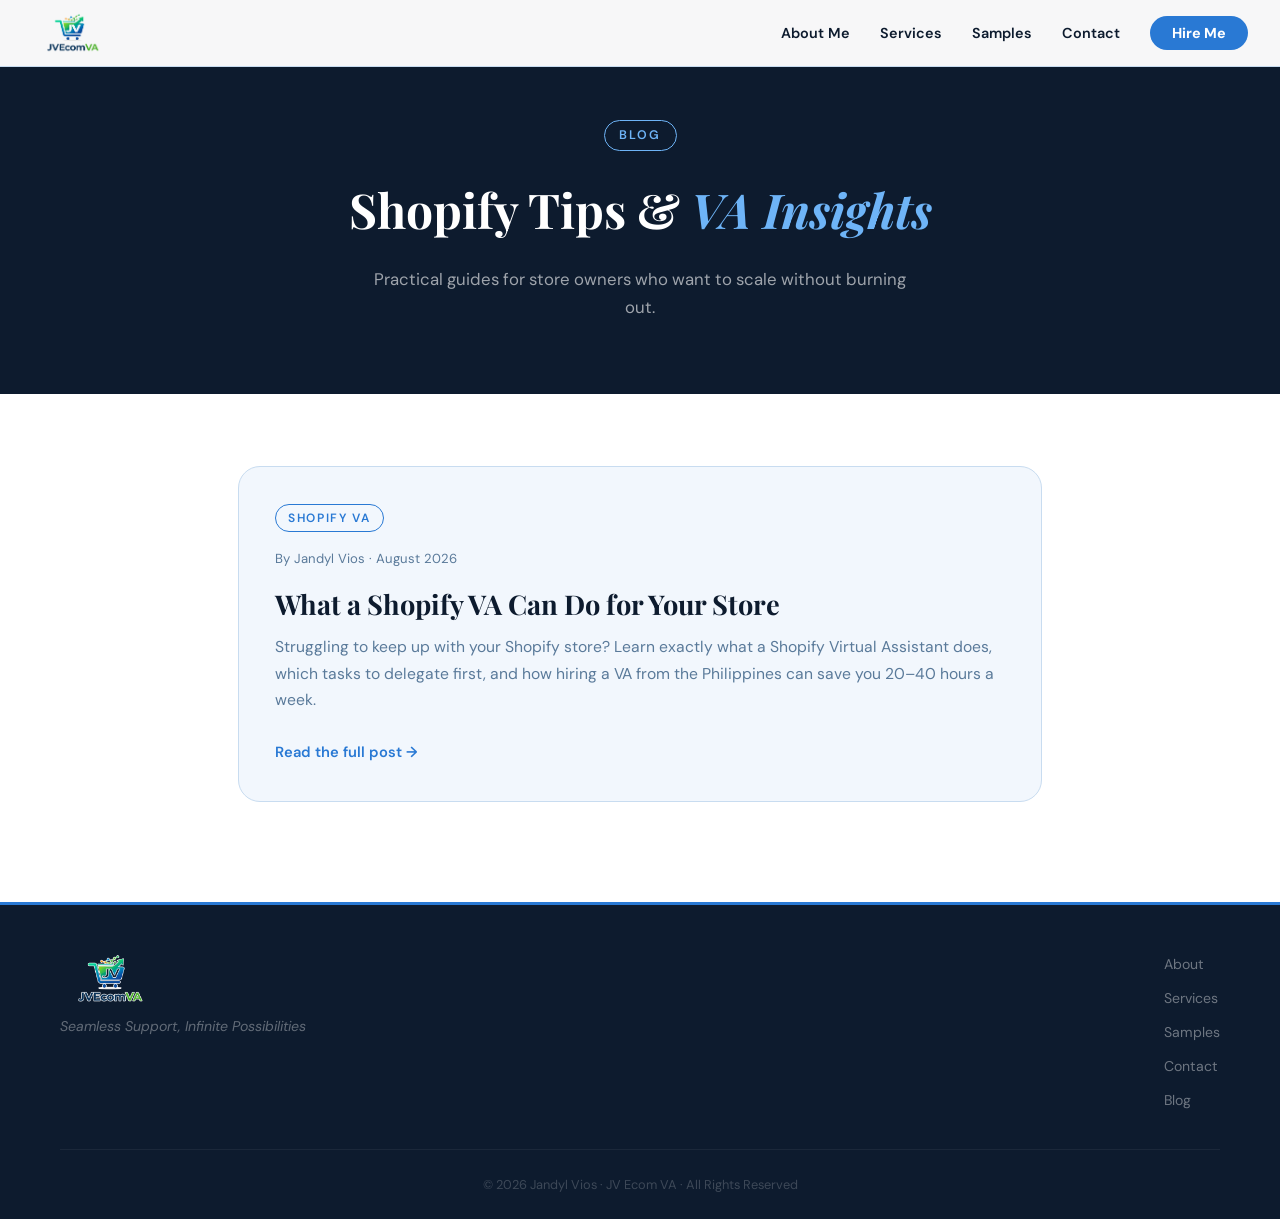
==== blog/index.html @ 1992b622 "Add files via upload" ====
<!doctype html>
<html lang="en">
  <head>
    <meta charset="UTF-8" />
    <meta name="viewport" content="width=device-width, initial-scale=1.0" />
    <title>Blog | JV Ecom VA – Shopify Tips & VA Insights</title>
    <meta
      name="description"
      content="Shopify tips, VA insights, and e-commerce guides by Jandyl Vios — Shopify Virtual Assistant from the Philippines. Helping store owners scale faster."
    />
    <meta name="author" content="Jandyl Vios" />
    <meta name="robots" content="index, follow" />
    <link rel="canonical" href="https://jvecomva.com/blog/" />
    <link rel="icon" href="../assets/jvecomva-favicon.png" type="image/png" />
    <link rel="stylesheet" href="../style.css" />
    <link rel="preconnect" href="https://fonts.googleapis.com" />
    <link rel="preconnect" href="https://fonts.gstatic.com" crossorigin />
    <link
      href="https://fonts.googleapis.com/css2?family=Playfair+Display:ital,wght@0,400;0,700;1,400&family=DM+Sans:wght@300;400;500;600&display=swap"
      rel="stylesheet"
    />
    <link href="https://assets.calendly.com/assets/external/widget.css" rel="stylesheet" />
    <style>
      .blog-index-hero {
        background: var(--navy);
        color: var(--white);
        padding: 120px 28px 72px;
        text-align: center;
      }
      .blog-index-hero h1 {
        font-family: var(--font-display);
        font-size: clamp(2rem, 5vw, 3rem);
        font-weight: 700;
        margin-bottom: 14px;
      }
      .blog-index-hero h1 em { color: var(--blue-lt); font-style: italic; }
      .blog-index-hero p {
        color: rgba(255,255,255,.6);
        font-size: 1.05rem;
        max-width: 560px;
        margin: 0 auto;
      }

      .blog-list {
        max-width: 860px;
        margin: 0 auto;
        padding: 72px 28px 100px;
        display: flex;
        flex-direction: column;
        gap: 32px;
      }
      .blog-card {
        background: var(--bg-muted);
        border: 1.5px solid var(--border);
        border-radius: var(--r-lg);
        padding: 36px;
        transition: box-shadow .2s, transform .15s;
      }
      .blog-card:hover {
        box-shadow: 0 8px 32px rgba(41,121,212,.12);
        transform: translateY(-2px);
      }
      .blog-card .tag {
        display: inline-block;
        font-size: .75rem;
        font-weight: 600;
        letter-spacing: .14em;
        text-transform: uppercase;
        color: var(--blue);
        border: 1.5px solid var(--blue);
        border-radius: 100px;
        padding: 3px 12px;
        margin-bottom: 16px;
      }
      .blog-card h2 {
        font-family: var(--font-display);
        font-size: clamp(1.3rem, 3vw, 1.7rem);
        font-weight: 700;
        color: var(--navy);
        margin-bottom: 12px;
        line-height: 1.3;
      }
      .blog-card p {
        font-size: .98rem;
        color: var(--text-muted);
        line-height: 1.7;
        margin-bottom: 24px;
      }
      .blog-card .read-more {
        display: inline-flex;
        align-items: center;
        gap: 6px;
        font-size: .92rem;
        font-weight: 600;
        color: var(--blue);
        transition: gap .2s;
      }
      .blog-card .read-more:hover { gap: 10px; }
      .blog-card .meta {
        font-size: .82rem;
        color: var(--text-muted);
        margin-bottom: 16px;
      }
    </style>
  </head>
  <body>

    <nav id="navbar">
      <a href="../" class="nav-logo">
        <img src="../assets/mylogo.png" alt="JV Ecom VA" class="nav-logo-img" />
      </a>
      <button class="hamburger" id="hamburger" aria-label="Open menu">
        <span></span><span></span><span></span>
      </button>
      <ul class="nav-links" id="nav-links">
        <li><a href="../#about-me">About Me</a></li>
        <li><a href="../#services-offered">Services</a></li>
        <li><a href="../#sample-works">Samples</a></li>
        <li><a href="../#contact">Contact</a></li>
        <li>
          <a href="" class="nav-cta" onclick="Calendly.initPopupWidget({url:'https://calendly.com/jvecomva/30min'});return false;">
            Hire Me
          </a>
        </li>
      </ul>
    </nav>

    <section class="blog-index-hero">
      <div class="section-label light">Blog</div>
      <h1>Shopify Tips &amp; <em>VA Insights</em></h1>
      <p>Practical guides for store owners who want to scale without burning out.</p>
    </section>

    <div class="blog-list">
      <div class="blog-card">
        <div class="tag">Shopify VA</div>
        <div class="meta">By Jandyl Vios · August 2026</div>
        <h2>What a Shopify VA Can Do for Your Store</h2>
        <p>
          Struggling to keep up with your Shopify store? Learn exactly what a Shopify Virtual Assistant does, which tasks to delegate first, and how hiring a VA from the Philippines can save you 20–40 hours a week.
        </p>
        <a href="what-a-shopify-va-can-do-for-your-store.html" class="read-more">
          Read the full post →
        </a>
      </div>
      <!-- Future posts will go here -->
    </div>

    <footer id="footer">
      <div class="footer-inner">
        <div class="footer-brand">
          <a href="../">
            <img src="../assets/mylogo2.png" alt="JV Ecom VA" class="footer-logo-img" />
          </a>
          <p><em>Seamless Support, Infinite Possibilities</em></p>
        </div>
        <div class="footer-links">
          <a href="../#about-me">About</a>
          <a href="../#services-offered">Services</a>
          <a href="../#sample-works">Samples</a>
          <a href="../#contact">Contact</a>
          <a href="./">Blog</a>
        </div>
      </div>
      <p class="footer-copy">
        © 2026 Jandyl Vios · JV Ecom VA · All Rights Reserved
      </p>
    </footer>

    <script src="https://assets.calendly.com/assets/external/widget.js" type="text/javascript" async></script>
    <script>
      const hamburger = document.getElementById('hamburger');
      const navLinks = document.getElementById('nav-links');
      if (hamburger) {
        hamburger.addEventListener('click', () => {
          navLinks.classList.toggle('open');
          hamburger.classList.toggle('open');
        });
      }
      const navbar = document.getElementById('navbar');
      window.addEventListener('scroll', () => {
        navbar.classList.toggle('scrolled', window.scrollY > 40);
      });
    </script>
  </body>
</html>
---- style.css ----
/* ============================================
   JV ECOM VA — STYLE.CSS
   Theme: Sky/Steel Blue matching GIF icons
   Edit :root to change colors site-wide
   ============================================ */
:root {
  --blue:        #2979d4;
  --blue-dark:   #1b5faa;
  --blue-lt:     #6eb4f7;
  --blue-pale:   #e8f3fd;
  --navy:        #0d1b2e;
  --bg:          #ffffff;
  --bg-muted:    #f2f7fd;
  --text:        #0d1b2e;
  --text-muted:  #5a7a9a;
  --border:      #c8dcf0;
  --white:       #ffffff;
  --font-display: 'Playfair Display', Georgia, serif;
  --font-body:    'DM Sans', system-ui, sans-serif;
  --pad: 90px;
  --max: 1160px;
  --r-sm: 8px; --r-md: 14px; --r-lg: 22px;
}

/* ── RESET ── */
*,*::before,*::after{box-sizing:border-box;margin:0;padding:0}
html{scroll-behavior:smooth;font-size:16px}
body{font-family:var(--font-body);background:var(--bg);color:var(--text);line-height:1.7;overflow-x:hidden}
img{max-width:100%;height:auto;display:block}
a{color:inherit;text-decoration:none}
ul{list-style:none}

/* ── LAYOUT ── */
.container{max-width:var(--max);margin:0 auto;padding:0 28px}
.section{padding:var(--pad) 0;background:var(--bg)}
.section-dark{background:var(--navy);color:var(--white)}
.section-muted{background:var(--bg-muted)}
.section-label{display:inline-block;font-size:.78rem;font-weight:600;letter-spacing:.18em;text-transform:uppercase;color:var(--blue);border:1.5px solid var(--blue);border-radius:100px;padding:4px 14px;margin-bottom:18px}
.section-label.light{color:var(--blue-lt);border-color:var(--blue-lt)}
.section-title{font-family:var(--font-display);font-size:clamp(2rem,4vw,2.8rem);font-weight:700;margin-bottom:48px;line-height:1.2;color:var(--text)}
.section-title.light{color:var(--white)}

/* ── BUTTONS ── */
.btn{display:inline-flex;align-items:center;justify-content:center;gap:8px;font-family:var(--font-body);font-size:.92rem;font-weight:700;border-radius:50px;padding:13px 28px;cursor:pointer;transition:all .2s;white-space:nowrap;border:2px solid transparent;text-decoration:none}
.btn-primary{background:var(--blue);color:#fff;border-color:var(--blue)}
.btn-primary:hover{background:var(--blue-dark);border-color:var(--blue-dark);transform:translateY(-2px);box-shadow:0 6px 22px rgba(41,121,212,.35)}
.btn-outline{background:transparent;color:var(--blue);border-color:var(--blue)}
.btn-outline:hover{background:var(--blue);color:#fff}
.btn-full{width:100%}

/* ── NAVBAR ── */
#navbar{position:fixed;top:0;left:0;right:0;z-index:1000;display:flex;align-items:center;justify-content:space-between;padding:12px 32px;background:rgba(255,255,255,.97);backdrop-filter:blur(12px);border-bottom:1px solid var(--border);transition:padding .3s,box-shadow .3s}
#navbar.scrolled{padding:8px 32px;box-shadow:0 2px 20px rgba(27,95,170,.1)}
.nav-logo{display:flex;align-items:center}
.nav-logo-img{height:42px;width:auto}
.nav-links{display:flex;align-items:center;gap:30px}
.nav-links a{color:var(--text);font-size:.9rem;font-weight:600;transition:color .2s}
.nav-links a:hover,.nav-links a.active{color:var(--blue)}
.nav-cta{background:var(--blue)!important;color:#fff!important;padding:8px 22px;border-radius:50px;font-weight:700!important}
.nav-cta:hover{background:var(--blue-dark)!important}
.hamburger{display:none;flex-direction:column;gap:5px;background:none;border:none;cursor:pointer;padding:4px}
.hamburger span{display:block;width:24px;height:2px;background:var(--text);border-radius:2px;transition:all .3s}

/* ── HERO ── */
.hero{min-height:100vh;display:flex;align-items:center;background:linear-gradient(135deg,#deeefb 0%,#f5faff 50%,#d4eaf8 100%);position:relative;overflow:hidden;padding:120px 60px 80px;gap:60px;justify-content:center}
.hero-bg-shapes{position:absolute;inset:0;pointer-events:none;overflow:hidden}
.shape{position:absolute;border-radius:50%;opacity:.1}
.shape-1{width:600px;height:600px;background:var(--blue);top:-200px;right:-100px;filter:blur(80px)}
.shape-2{width:350px;height:350px;background:var(--blue-lt);bottom:-150px;left:5%;filter:blur(60px)}
.hero-content{max-width:560px;animation:fadeUp .9s ease both}
.hero-eyebrow{font-size:.82rem;font-weight:600;letter-spacing:.2em;text-transform:uppercase;color:var(--blue);margin-bottom:16px}
.hero-name{font-family:var(--font-display);font-size:clamp(3.5rem,8vw,6rem);font-weight:700;line-height:1;margin-bottom:16px;color:var(--navy)}
.hero-name em{font-style:italic;color:var(--blue);display:block}
.hero-tagline{font-size:1.3rem;font-weight:700;margin-bottom:8px;color:var(--navy)}
.hero-sub{font-size:1rem;color:var(--text-muted);margin-bottom:20px;font-style:italic}
.hero-desc{font-size:1rem;color:var(--text-muted);margin-bottom:36px;max-width:440px}
.hero-actions{display:flex;gap:14px;flex-wrap:wrap}
.hero-image-wrap{position:relative;animation:fadeUp .9s .2s ease both;flex-shrink:0}
.hero-img-frame{width:290px;height:360px;border-radius:var(--r-lg);overflow:hidden;border:3px solid var(--blue);background:var(--bg-muted);position:relative;box-shadow:0 20px 60px rgba(41,121,212,.2)}
.hero-photo{width:100%;height:100%;object-fit:cover;object-position:top}
.hero-img-placeholder{display:none;position:absolute;inset:0;align-items:center;justify-content:center;font-family:var(--font-display);font-size:4rem;font-weight:700;color:var(--blue)}
.hero-img-frame.no-photo .hero-img-placeholder{display:flex}
.hero-badge{position:absolute;bottom:-16px;left:50%;transform:translateX(-50%);background:var(--blue);color:#fff;font-size:.8rem;font-weight:700;padding:8px 18px;border-radius:100px;white-space:nowrap;display:flex;align-items:center;gap:6px;box-shadow:0 4px 16px rgba(41,121,212,.4)}

/* ── MOBILE HERO IMAGE ── */
.hero-image-mobile{display:none;position:relative;justify-content:center;margin:20px 0 24px}
.hero-image-mobile .hero-img-frame{width:200px;height:250px}
.hero-image-mobile .hero-badge{position:absolute;bottom:-14px;left:50%;transform:translateX(-50%)}

/* ── ABOUT ── */
.about-grid{display:grid;grid-template-columns:1fr 1fr;gap:60px;align-items:start}
.about-text h2{font-family:var(--font-display);font-size:clamp(2rem,4vw,2.6rem);margin-bottom:20px;line-height:1.2;color:#fff}
.about-text h2 em{font-style:italic;color:var(--blue-lt)}
.about-text p{color:rgba(255,255,255,.75);margin-bottom:16px}
.about-text .btn-primary{background:var(--blue-lt);color:var(--navy);border-color:var(--blue-lt);margin-top:10px}
.about-text .btn-primary:hover{background:#fff;border-color:#fff}
.about-side{display:flex;flex-direction:column;gap:18px}
.info-card{border:1px solid rgba(110,180,247,.2);border-radius:var(--r-md);overflow:hidden;background:rgba(255,255,255,.05)}
.info-card-header{background:var(--blue);color:#fff;font-size:.78rem;font-weight:700;letter-spacing:.14em;text-transform:uppercase;padding:10px 20px}
.info-card-body{padding:18px 20px}
.info-card-body.info-card-row{display:grid;grid-template-columns:72px 1fr;gap:16px;align-items:center;padding:20px}
.info-logo-link{display:flex;align-items:center;justify-content:center;flex-shrink:0;transition:opacity .2s,transform .2s}
.info-logo-link:hover{opacity:.8;transform:scale(1.06)}
.info-logo-link img{width:64px;height:64px;object-fit:contain;filter:none !important;border-radius:8px}
.info-card-text{display:flex;flex-direction:column;gap:4px}
.info-title{font-size:.93rem;margin-bottom:4px;color:#fff}
.info-sub{font-size:.85rem;color:rgba(255,255,255,.55)}
.info-sub span{color:var(--blue-lt);font-weight:600}

/* ── TIMELINE ── */
.timeline{position:relative;padding-left:30px}
.timeline::before{content:'';position:absolute;left:0;top:8px;bottom:0;width:2px;background:rgba(110,180,247,.18)}
.timeline-item{position:relative;margin-bottom:36px}
.timeline-item:last-child{margin-bottom:0}
.timeline-dot{position:absolute;left:-37px;top:18px;width:14px;height:14px;background:var(--blue-lt);border-radius:50%;border:3px solid var(--navy);box-shadow:0 0 10px rgba(110,180,247,.5)}
.timeline-card{background:rgba(255,255,255,.04);border:1px solid rgba(110,180,247,.12);border-radius:var(--r-md);padding:26px;transition:all .2s}
.timeline-card:hover{border-color:rgba(110,180,247,.35);background:rgba(255,255,255,.07)}
.timeline-meta{display:flex;align-items:center;gap:12px;margin-bottom:10px;flex-wrap:wrap}
.timeline-date{font-size:.82rem;color:var(--blue-lt);font-weight:600}
.timeline-type{font-size:.75rem;background:rgba(110,180,247,.1);padding:2px 10px;border-radius:100px;color:var(--blue-lt);border:1px solid rgba(110,180,247,.2)}
.timeline-logo{margin-bottom:10px;height:32px}
.timeline-logo img{height:100%;max-width:150px;width:auto;object-fit:contain;filter:none !important;opacity:1}
.timeline-card h3{font-size:1.1rem;font-weight:700;color:#fff;margin-bottom:4px}
.timeline-company{font-size:.88rem;color:rgba(255,255,255,.4);margin-bottom:10px}
.timeline-company a{color:var(--blue-lt);text-decoration:underline;text-decoration-style:dotted}
.timeline-card p:not(.timeline-company){font-size:.92rem;color:rgba(255,255,255,.65);margin-bottom:12px}
.tools-tags{display:flex;flex-wrap:wrap;gap:6px}
.tools-tags span{font-size:.75rem;background:rgba(41,121,212,.12);color:var(--blue-lt);padding:3px 10px;border-radius:100px;border:1px solid rgba(110,180,247,.2)}

/* ── SERVICES ── */
.services-grid{display:grid;grid-template-columns:repeat(3,1fr);gap:24px}
.service-card{
  background:#ffffff !important;
  border:1.5px solid var(--border) !important;
  border-radius:var(--r-md);
  padding:32px 28px;
  transition:all .25s;
  text-align:center !important;
  display:flex !important;
  flex-direction:column !important;
  align-items:center !important;
}
.service-card:hover{border-color:var(--blue) !important;transform:translateY(-4px);box-shadow:0 12px 40px rgba(41,121,212,.12)}
.service-gif{width:56px;height:56px;object-fit:contain;margin-bottom:16px}
.service-card h3{font-size:1.05rem;font-weight:700;margin-bottom:10px;color:var(--navy);text-align:center}
.service-card p{font-size:.9rem;color:var(--text-muted);text-align:center}

/* ── TOOLS TICKER ── */
.tools-ticker-wrap{overflow:hidden;width:100%;padding:8px 0;-webkit-mask-image:linear-gradient(to right,transparent 0%,#000 5%,#000 95%,transparent 100%);mask-image:linear-gradient(to right,transparent 0%,#000 5%,#000 95%,transparent 100%)}
.tools-ticker{display:flex;gap:14px;width:max-content}
.ticker-forward{animation:ticker-fwd 35s linear infinite}
.ticker-reverse{animation:ticker-rev 35s linear infinite}
.tools-ticker:hover{animation-play-state:paused}
@keyframes ticker-fwd{0%{transform:translateX(0)}100%{transform:translateX(-50%)}}
@keyframes ticker-rev{0%{transform:translateX(-50%)}100%{transform:translateX(0)}}
.tool-chip{flex-shrink:0;white-space:nowrap;background:#fff;border:1.5px solid var(--border);border-radius:100px;padding:10px 22px 10px 14px;font-size:1rem;font-weight:600;color:var(--blue-dark);display:flex;align-items:center;gap:10px;transition:all .2s;box-shadow:0 1px 6px rgba(27,95,170,.07);cursor:default}
.tool-chip img{height:26px;width:26px;object-fit:contain;border-radius:4px;filter:none !important}
.tool-chip:hover{background:var(--blue);color:#fff;border-color:var(--blue);transform:translateY(-2px)}
.tool-chip:hover img{filter:none !important}

/* ── WHY HIRE ── */
.why-grid{display:grid;grid-template-columns:repeat(5,1fr);gap:20px}
.why-card{background:#fff;border:1px solid var(--border);border-radius:var(--r-md);padding:28px 20px;text-align:center;transition:all .2s;box-shadow:0 2px 10px rgba(27,95,170,.06)}
.why-card:hover{background:var(--blue);border-color:var(--blue)}
.why-card:hover .why-num,.why-card:hover p{color:#fff}
.why-num{display:block;font-family:var(--font-display);font-size:2.2rem;font-weight:700;color:var(--blue);margin-bottom:10px}
.why-card p{font-size:.88rem;color:var(--text-muted);line-height:1.5}

/* ── PACKAGES ── */
.packages-grid{display:grid;grid-template-columns:1fr 1fr;gap:28px;max-width:800px;margin:0 auto}
.package-card{background:rgba(255,255,255,.04);border:1px solid rgba(110,180,247,.15);border-radius:var(--r-lg);padding:36px 32px;display:flex;flex-direction:column;gap:14px}
.package-featured{border-color:var(--blue-lt);background:rgba(110,180,247,.06)}
.package-badge{display:inline-block;background:var(--blue-lt);color:var(--navy);font-size:.72rem;font-weight:700;letter-spacing:.12em;text-transform:uppercase;padding:4px 12px;border-radius:100px;width:fit-content}
.package-card h3{font-family:var(--font-display);font-size:1.5rem;color:#fff}
.package-sub{font-size:.88rem;color:rgba(255,255,255,.45)}
.package-card ul{flex-grow:1}
.package-card ul li{font-size:.9rem;color:rgba(255,255,255,.7);padding:6px 0 6px 18px;border-bottom:1px solid rgba(255,255,255,.05);position:relative}
.package-card ul li::before{content:'✓';position:absolute;left:0;color:var(--blue-lt);font-weight:700}
.package-price{font-size:1.1rem;font-weight:700;color:var(--blue-lt)}

/* ── CAROUSEL ── */
.samples-category{margin-bottom:52px}
.samples-cat-title{font-size:.82rem;font-weight:700;color:var(--blue);letter-spacing:.1em;text-transform:uppercase;margin-bottom:20px;padding-bottom:10px;border-bottom:2px solid var(--blue);display:inline-block}
.carousel{position:relative;display:flex;flex-direction:column;gap:14px;padding:0 32px}
.carousel-track-wrap{overflow:hidden;border-radius:var(--r-md)}
.carousel-track{display:flex;transition:transform .4s cubic-bezier(.4,0,.2,1)}
.carousel-slide{min-width:33.333%;padding:0 6px;flex-shrink:0}
.carousel-slide img{width:100%;height:180px;object-fit:cover;border-radius:var(--r-sm);border:1.5px solid var(--border);cursor:pointer;transition:transform .25s,box-shadow .25s,border-color .2s;display:block}
.carousel-slide img:hover{transform:scale(1.03);box-shadow:0 8px 28px rgba(27,95,170,.2);border-color:var(--blue)}

/* carousel arrows — transparent, subtle, SVG centered */
.carousel-btn{
  position:absolute;top:calc(50% - 34px);z-index:10;
  background:transparent;
  color:rgba(27,95,170,.35);
  border:1.5px solid rgba(27,95,170,.25);
  width:44px;height:44px;border-radius:50%;
  cursor:pointer;
  display:flex;align-items:center;justify-content:center;
  box-shadow:none;
  transition:color .2s,border-color .2s,background .2s,transform .15s;
  padding:0;font-size:0;line-height:0;
}
.carousel-btn:hover{background:rgba(27,95,170,.12);color:var(--blue);border-color:var(--blue);transform:scale(1.08)}
.carousel-btn svg{display:block;flex-shrink:0;pointer-events:none}
.carousel-prev{left:-6px}
.carousel-next{right:-6px}
.carousel-dots{display:flex;gap:8px;justify-content:center}
.carousel-dot{width:8px;height:8px;border-radius:50%;background:var(--border);border:none;cursor:pointer;transition:all .2s;padding:0}
.carousel-dot.active{background:var(--blue);transform:scale(1.35)}

/* ── TESTIMONIAL ── */
/* ── VIDEO TESTIMONIAL CAROUSEL ────────────────────────────────────── */
.tv-carousel{position:relative;max-width:520px;margin:0 auto;overflow:hidden}
.tv-slide{display:none;text-align:center;animation:tvFade .35s ease}
.tv-slide.active{display:block}
@keyframes tvFade{from{opacity:0;transform:translateY(8px)}to{opacity:1;transform:translateY(0)}}
.testimonial-label{font-size:1rem;font-weight:600;color:var(--blue-dark);margin-bottom:16px;letter-spacing:.05em}
.testimonial-video{width:100%;border-radius:var(--r-lg);border:2px solid var(--border);box-shadow:0 8px 40px rgba(27,95,170,.1)}
.tv-controls{display:flex;align-items:center;justify-content:center;gap:16px;margin-top:20px}
.tv-controls.hidden{display:none}
.tv-btn{background:var(--blue-dark);color:#fff;border:none;border-radius:50%;width:36px;height:36px;font-size:1.1rem;cursor:pointer;transition:background .2s;display:flex;align-items:center;justify-content:center}
.tv-btn:hover{background:var(--blue)}
.tv-dots{display:flex;gap:8px;align-items:center}
.tv-dot{width:10px;height:10px;border-radius:50%;background:var(--border);border:none;cursor:pointer;padding:0;transition:background .2s}
.tv-dot.active{background:var(--blue-dark)}

/* ── CERTIFICATIONS ── */
.certs-layout{display:grid;grid-template-columns:400px 385px;gap:24px;align-items:start;justify-content:center}
.cert-tall{width:100%;height:100%;position:relative;cursor:pointer;border-radius:var(--r-md);overflow:hidden;border:1.5px solid var(--border);background:#fff;box-shadow:0 4px 20px rgba(27,95,170,.1);transition:transform .2s,box-shadow .2s}
.cert-tall:hover{transform:translateY(-3px);box-shadow:0 10px 32px rgba(27,95,170,.18)}
.cert-tall img{width:100%;height:100%;aspect-ratio:1061/1500;object-fit:cover;display:block}
.certs-stack{display:flex;flex-direction:column;gap:24px}
.cert-wide{position:relative;cursor:pointer;border-radius:var(--r-md);overflow:hidden;border:1.5px solid var(--border);background:#fff;box-shadow:0 4px 20px rgba(27,95,170,.1);transition:transform .2s,box-shadow .2s}
.cert-wide:hover{transform:translateY(-3px);box-shadow:0 10px 32px rgba(27,95,170,.18)}
.cert-wide img{width:100%;display:block;object-fit:cover}
.cert-wide:first-child img{aspect-ratio:1500/1061}
.cert-wide:last-child img{aspect-ratio:792/612}
.cert-zoom{position:absolute;inset:0;background:rgba(27,95,170,0);display:flex;align-items:center;justify-content:center;font-size:2rem;opacity:0;transition:all .25s;pointer-events:none}
.cert-tall:hover .cert-zoom,.cert-wide:hover .cert-zoom{opacity:1;background:rgba(27,95,170,.35)}

/* ── CONTACT ── */
.contact-grid{display:grid;grid-template-columns:1fr 1fr;gap:48px;align-items:start}
.contact-info{display:flex;flex-direction:column;gap:22px}
.contact-detail{display:flex;align-items:flex-start;gap:14px}
.contact-icon-img{width:40px;height:40px;object-fit:contain;flex-shrink:0;filter:none !important;border-radius:50%;background:#1b5faa;border:solid #1b5faa 2px}
.contact-label{font-size:.78rem;font-weight:600;letter-spacing:.1em;text-transform:uppercase;color:var(--text-muted);margin-bottom:2px}
.contact-detail a,.contact-detail span{font-size:1rem;font-weight:500;color:var(--text)}
.contact-detail a:hover{color:var(--blue)}
.contact-social{display:flex;flex-wrap:wrap;gap:8px}
.social-btn{background:#fff;border:1px solid var(--border);border-radius:100px;padding:7px 16px;font-size:.85rem;font-weight:600;color:var(--text-muted);transition:all .2s;display:inline-flex;align-items:center;gap:7px}
.social-btn img{height:18px;width:18px;object-fit:contain;border-radius:3px;filter:none !important}
.social-btn:hover{background:var(--blue);color:#fff;border-color:var(--blue)}
.social-btn:hover img{filter:brightness(0) invert(1) !important}
.contact-form{background:#fff;border:1.5px solid var(--border);border-radius:var(--r-lg);padding:36px;box-shadow:0 4px 30px rgba(27,95,170,.07)}
.contact-form h3{font-family:var(--font-display);font-size:1.5rem;margin-bottom:24px;color:var(--navy)}
.form-group{margin-bottom:18px}
.form-group label{display:block;font-size:.85rem;font-weight:600;color:var(--text-muted);margin-bottom:6px}
.form-group input,.form-group textarea{width:100%;border:1.5px solid var(--border);border-radius:var(--r-sm);padding:12px 14px;font-family:var(--font-body);font-size:.95rem;color:var(--text);background:var(--bg-muted);transition:all .2s;resize:vertical}
.form-group input:focus,.form-group textarea:focus{outline:none;border-color:var(--blue);background:#fff;box-shadow:0 0 0 3px rgba(41,121,212,.1)}
.form-group input::placeholder,.form-group textarea::placeholder{color:#aac}
.form-note{text-align:center;font-size:.78rem;color:var(--text-muted);margin-top:12px}

/* ── FOOTER ── */
#footer{background:var(--navy);color:rgba(255,255,255,.45);padding:48px 28px 24px;border-top:3px solid var(--blue)}
.footer-inner{max-width:var(--max);margin:0 auto;display:flex;align-items:flex-start;justify-content:space-between;gap:30px;flex-wrap:wrap;padding-bottom:36px;border-bottom:1px solid rgba(255,255,255,.06);margin-bottom:24px}
.footer-brand{display:flex;flex-direction:column;gap:10px}
.footer-logo-img{height:52px;width:auto}
.footer-brand p{font-size:.88rem;color:rgba(255,255,255,.35);font-style:italic}
.footer-links,.footer-social{display:flex;flex-direction:column;gap:10px}
.footer-links a,.footer-social a{font-size:.88rem;color:rgba(255,255,255,.4);transition:color .2s}
.footer-links a:hover,.footer-social a:hover{color:var(--blue-lt)}
.footer-copy{text-align:center;font-size:.8rem;color:rgba(255,255,255,.2)}

/* ── SAMPLE WORKS LIGHTBOX (scrollable on mobile) ── */
.lightbox{display:none;position:fixed;inset:0;z-index:9999;background:rgba(0,0,0,.93);align-items:center;justify-content:center;gap:16px;padding:20px}
.lightbox.active{display:flex}
.lb-img-wrap{display:flex;flex-direction:column;align-items:center;max-width:calc(100vw - 160px);max-height:calc(100vh - 80px)}
#lb-img{max-width:100%;max-height:calc(100vh - 120px);object-fit:contain;border-radius:var(--r-md);box-shadow:0 8px 60px rgba(0,0,0,.6);display:block}
.lb-counter{color:rgba(255,255,255,.5);font-size:.85rem;margin-top:10px}
.lb-close{position:fixed;top:20px;right:28px;background:rgba(255,255,255,.12);border:none;color:#fff;font-size:2rem;width:44px;height:44px;border-radius:50%;cursor:pointer;transition:background .2s;z-index:10000;display:flex;align-items:center;justify-content:center}
.lb-close:hover{background:rgba(255,255,255,.28)}
.lb-prev,.lb-next{background:rgba(255,255,255,.1);border:1px solid rgba(255,255,255,.2);color:#fff;width:54px;height:54px;border-radius:50%;cursor:pointer;transition:all .2s;flex-shrink:0;display:flex;align-items:center;justify-content:center;padding:0;font-size:0;line-height:0}
.lb-prev:hover,.lb-next:hover{background:var(--blue);border-color:var(--blue)}
.lb-prev svg,.lb-next svg{display:block;pointer-events:none}

/* ── CERTIFICATE LIGHTBOX — fully separate, no conflict ── */
.cert-lightbox{display:none;position:fixed;inset:0;z-index:9999;background:rgba(0,0,0,.93);align-items:center;justify-content:center;gap:16px;padding:20px}
.cert-lightbox.active{display:flex}
.cert-lb-wrap {display: flex;flex-direction: column;align-items: center;width: min(95vw, 860px);}
.cert-lb-wrap img {width: 100%;height: auto;max-height: 90vh;object-fit: contain;border-radius: 12px;display: block;box-shadow: 0 8px 60px rgba(0,0,0,.6);}
.cert-lb-counter{color:rgba(255,255,255,.5);font-size:.85rem;margin-top:10px;text-align:center}
.cert-lb-close{position:fixed;top:20px;right:24px;background:rgba(255,255,255,.12);border:none;color:#fff;font-size:2rem;width:44px;height:44px;border-radius:50%;cursor:pointer;z-index:10000;display:flex;align-items:center;justify-content:center;transition:background .2s}
.cert-lb-close:hover{background:rgba(255,255,255,.28)}
.cert-lb-prev,.cert-lb-next{background:rgba(255,255,255,.1);border:1px solid rgba(255,255,255,.2);color:#fff;font-size:2.5rem;width:54px;height:54px;border-radius:50%;cursor:pointer;flex-shrink:0;display:flex;align-items:center;justify-content:center;transition:all .2s}
.cert-lb-prev:hover,.cert-lb-next:hover{background:var(--blue);border-color:var(--blue)}

/* Calendly */
.calendly-overlay .calendly-popup{border-radius:16px!important;overflow:hidden!important}

/* ── ANIMATIONS ── */
@keyframes fadeUp{from{opacity:0;transform:translateY(24px)}to{opacity:1;transform:translateY(0)}}

/* ── RESPONSIVE ── */
@media(max-width:1100px){
  .certs-layout{grid-template-columns:1fr 1.4fr}
}
@media(max-width:900px){
  .about-grid,.contact-grid{grid-template-columns:1fr}
  .services-grid{grid-template-columns:1fr 1fr}
  .why-grid{grid-template-columns:repeat(3,1fr)}
  .packages-grid{grid-template-columns:1fr;max-width:480px}
  .certs-layout{grid-template-columns:1fr;justify-content:stretch}
  .cert-tall img{aspect-ratio:1061/1500;max-height:480px;object-fit:contain}
  .hero{flex-direction:column;text-align:center;align-items:center;padding:120px 28px 60px}
  .hero-desc{margin:0 auto 36px}
  .hero-actions{justify-content:center}
  .carousel-slide{min-width:50%}
  .carousel{padding:0 24px}
  .cert-lb-wrap{width:95vw}
  .cert-lb-wrap img{max-height:80vh}
}
@media(max-width:700px){
  :root{--pad:60px}
  .hamburger{display:flex}
  .nav-links{display:none;position:absolute;top:100%;left:0;right:0;background:#fff;flex-direction:column;align-items:flex-start;padding:20px 28px;gap:18px;border-top:1px solid var(--border);box-shadow:0 8px 24px rgba(27,95,170,.1)}
  .nav-links.open{display:flex}
  .services-grid{grid-template-columns:1fr}
  .why-grid{grid-template-columns:1fr 1fr}
  .hero-image-wrap{display:none !important}
  .hero-image-mobile{display:flex;flex-direction:column;align-items:center}
  .hero{padding-bottom:100px}
  .timeline{padding-left:20px}

  /* carousel mobile — touch scroll, no arrows */
  .carousel-btn{display:none !important}
  .carousel{padding:0 !important}
  .carousel-track-wrap{overflow-x:scroll !important;overflow-y:hidden;scroll-snap-type:x mandatory;-webkit-overflow-scrolling:touch;scrollbar-width:none}
  .carousel-track-wrap::-webkit-scrollbar{display:none}
  .carousel-track{transform:none !important;transition:none !important;width:max-content}
  .carousel-slide{min-width:90vw !important;scroll-snap-align:center;flex-shrink:0}
  .carousel-slide img{height:200px !important;object-fit:cover}

  /* sample works lightbox mobile — horizontal scroll */
  .lightbox{padding:0 !important;align-items:flex-start !important;flex-direction:column}
  .lb-img-wrap{
    max-width:100vw !important;max-height:100vh !important;
    width:100vw;height:50vh;
    overflow-x:auto;overflow-y:hidden;
    scroll-snap-type:x mandatory;-webkit-overflow-scrolling:touch;
    display:flex !important;flex-direction:row !important;
    align-items:center;scrollbar-width:none;padding:0;
    position:absolute;top:50%;transform:translateY(-50%)
  }
  .lb-img-wrap::-webkit-scrollbar{display:none}
  #lb-img{
    max-width:none !important;max-height:50vh !important;
    height:50vh;width:auto !important;
    border-radius:0 !important;flex-shrink:0;
    scroll-snap-align:center
  }
  .lb-prev,.lb-next{display:none !important}
  .lb-counter{position:absolute;bottom:calc(25vh - 24px);left:50%;transform:translateX(-50%);color:rgba(255,255,255,.7);font-size:.85rem;white-space:nowrap}
  .lb-close{top:12px !important;right:16px !important}

  /* cert lightbox mobile — stays as simple full-width, no scroll complications */
  .cert-lightbox{padding:12px;gap:8px}
  .cert-lb-wrap{width:95vw}
  .cert-lb-wrap img{max-height:80vh}
  .cert-lb-prev,.cert-lb-next{width:40px;height:40px;font-size:1.6rem}
  .cert-lb-close{top:12px;right:12px}
}
@media(max-width:480px){
  .why-grid{grid-template-columns:1fr}
  #navbar{padding:12px 16px}
  .contact-form{padding:24px 18px}
}
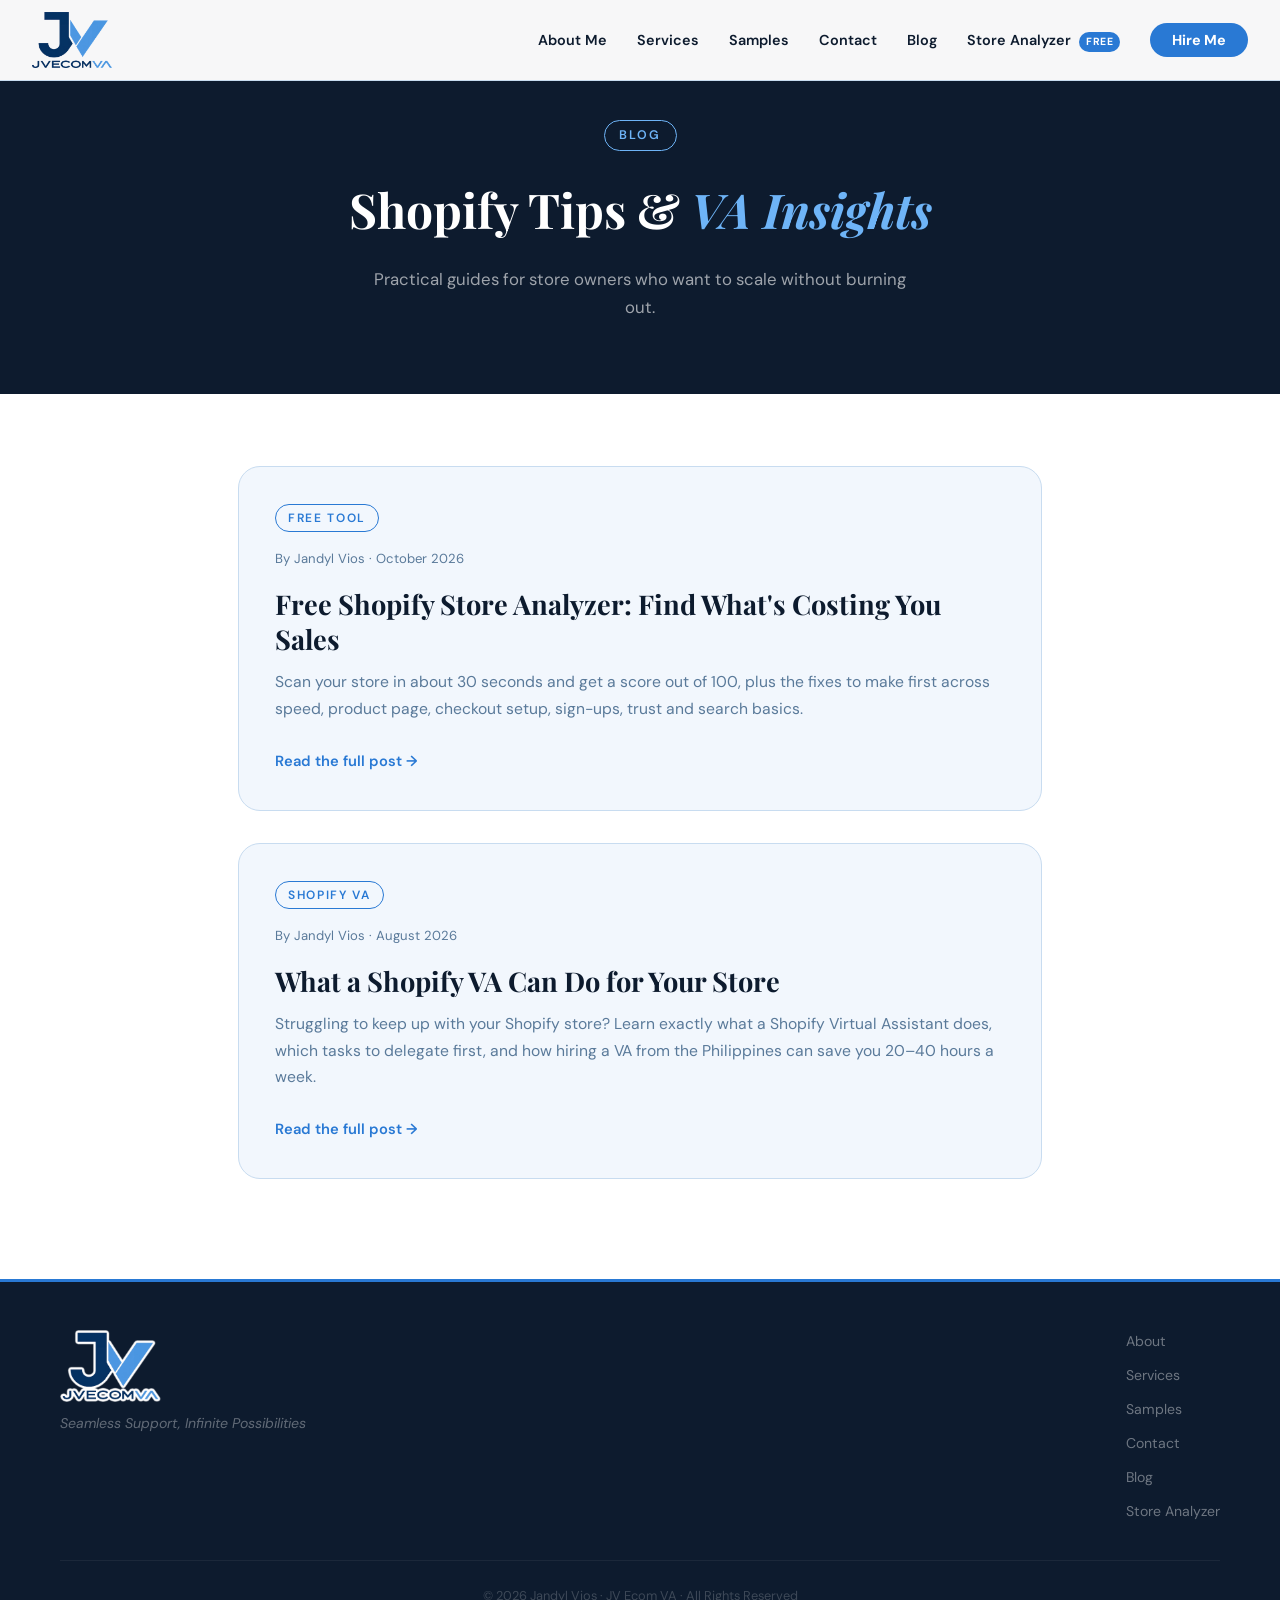
==== commit 6cafdaf0: "Add Store Analyzer blog post and menu/footer links Co-Authored-By: Claude Sonnet 5.5 <noreply@anthro" ====
--- a/blog/index.html
+++ b/blog/index.html
@@ -117,6 +117,8 @@
         <li><a href="../#services-offered">Services</a></li>
         <li><a href="../#sample-works">Samples</a></li>
         <li><a href="../#contact">Contact</a></li>
+        <li><a href="./">Blog</a></li>
+        <li><a href="https://analyze.jvecomva.com" target="_blank" rel="noopener" class="nav-analyzer">Store Analyzer <span class="nav-badge">Free</span></a></li>
         <li>
           <a href="" class="nav-cta" onclick="Calendly.initPopupWidget({url:'https://calendly.com/jvecomva/30min'});return false;">
             Hire Me
@@ -132,6 +134,17 @@
     </section>
 
     <div class="blog-list">
+      <div class="blog-card">
+        <div class="tag">Free Tool</div>
+        <div class="meta">By Jandyl Vios · October 2026</div>
+        <h2>Free Shopify Store Analyzer: Find What's Costing You Sales</h2>
+        <p>
+          Scan your store in about 30 seconds and get a score out of 100, plus the fixes to make first across speed, product page, checkout setup, sign-ups, trust and search basics.
+        </p>
+        <a href="free-shopify-store-analyzer.html" class="read-more">
+          Read the full post →
+        </a>
+      </div>
       <div class="blog-card">
         <div class="tag">Shopify VA</div>
         <div class="meta">By Jandyl Vios · August 2026</div>
@@ -160,6 +173,7 @@
           <a href="../#sample-works">Samples</a>
           <a href="../#contact">Contact</a>
           <a href="./">Blog</a>
+          <a href="https://analyze.jvecomva.com" target="_blank" rel="noopener">Store Analyzer</a>
         </div>
       </div>
       <p class="footer-copy">
--- a/style.css
+++ b/style.css
@@ -52,7 +52,7 @@
 #navbar{position:fixed;top:0;left:0;right:0;z-index:1000;display:flex;align-items:center;justify-content:space-between;padding:12px 32px;background:rgba(255,255,255,.97);backdrop-filter:blur(12px);border-bottom:1px solid var(--border);transition:padding .3s,box-shadow .3s}
 #navbar.scrolled{padding:8px 32px;box-shadow:0 2px 20px rgba(27,95,170,.1)}
 .nav-logo{display:flex;align-items:center}
-.nav-logo-img{height:42px;width:auto}
+.nav-logo-img{height:56px;width:auto}
 .nav-links{display:flex;align-items:center;gap:30px}
 .nav-links a{color:var(--text);font-size:.9rem;font-weight:600;transition:color .2s}
 .nav-links a:hover,.nav-links a.active{color:var(--blue)}
@@ -211,19 +211,84 @@
 
 /* ── TESTIMONIAL ── */
 /* ── VIDEO TESTIMONIAL CAROUSEL ────────────────────────────────────── */
-.tv-carousel{position:relative;max-width:520px;margin:0 auto;overflow:hidden}
-.tv-slide{display:none;text-align:center;animation:tvFade .35s ease}
-.tv-slide.active{display:block}
+/* ── VIDEO TESTIMONIAL CAROUSEL ── */
+.tv-wrapper{
+  display:flex;
+  align-items:center;
+  gap:16px;
+  justify-content:center;
+}
+/* Arrow buttons — only visible on desktop when JS unhides them */
+.tv-scroll-btn{
+  flex-shrink:0;
+  background:var(--blue-dark);
+  color:#fff;
+  border:none;
+  border-radius:50%;
+  width:44px;height:44px;
+  font-size:1.3rem;
+  cursor:pointer;
+  display:flex;
+  align-items:center;
+  justify-content:center;
+  box-shadow:0 4px 16px rgba(27,95,170,.25);
+  transition:background .2s,transform .15s,opacity .2s;
+  z-index:2;
+}
+.tv-scroll-btn:hover{background:var(--blue);transform:scale(1.08)}
+.tv-scroll-btn:disabled{opacity:.25;cursor:default;transform:none}
+.tv-scroll-btn.hidden{display:none}          /* JS hides when ≤5 slides */
+
+/* The carousel track */
+.tv-carousel{
+  display:flex;
+  flex-wrap:nowrap;
+  gap:28px;
+  overflow:hidden;
+  justify-content:center;    /* centers 1–5 slides */
+  align-items:flex-start;    /* top-align so label height diff doesn't offset */
+  min-width:0;
+}
+
+/* Each slide: fixed width so videos align regardless of label length */
+.tv-slide{
+  flex:0 0 300px;
+  display:flex;
+  flex-direction:column;
+  align-items:center;
+  text-align:center;
+}
+
+/* Mobile: hide arrows, enable touch scroll */
+@media(max-width:767px){
+  .tv-scroll-btn{display:none !important}
+  .tv-wrapper{gap:0;overflow:hidden}
+  .tv-carousel{
+    overflow-x:auto;
+    -webkit-overflow-scrolling:touch;
+    scroll-snap-type:x mandatory;
+    justify-content:flex-start;
+    scrollbar-width:none;
+    padding-bottom:12px;
+    gap:16px;
+  }
+  .tv-carousel::-webkit-scrollbar{display:none}
+  .tv-slide{
+    flex:0 0 82vw;
+    max-width:320px;
+    scroll-snap-align:center;
+  }
+}
+
 @keyframes tvFade{from{opacity:0;transform:translateY(8px)}to{opacity:1;transform:translateY(0)}}
-.testimonial-label{font-size:1rem;font-weight:600;color:var(--blue-dark);margin-bottom:16px;letter-spacing:.05em}
-.testimonial-video{width:100%;border-radius:var(--r-lg);border:2px solid var(--border);box-shadow:0 8px 40px rgba(27,95,170,.1)}
-.tv-controls{display:flex;align-items:center;justify-content:center;gap:16px;margin-top:20px}
-.tv-controls.hidden{display:none}
-.tv-btn{background:var(--blue-dark);color:#fff;border:none;border-radius:50%;width:36px;height:36px;font-size:1.1rem;cursor:pointer;transition:background .2s;display:flex;align-items:center;justify-content:center}
-.tv-btn:hover{background:var(--blue)}
-.tv-dots{display:flex;gap:8px;align-items:center}
-.tv-dot{width:10px;height:10px;border-radius:50%;background:var(--border);border:none;cursor:pointer;padding:0;transition:background .2s}
-.tv-dot.active{background:var(--blue-dark)}
+.testimonial-label{font-size:.88rem;font-weight:600;color:var(--blue-dark);margin-bottom:10px;letter-spacing:.05em;line-height:1.4;min-height:2.2em;display:flex;align-items:center;justify-content:center}
+.testimonial-quote{font-size:.88rem;color:var(--text-muted);font-style:italic;margin-top:12px;line-height:1.6;padding:0 4px;max-width:280px}
+.testimonial-video{width:100%;height:420px;object-fit:cover;border-radius:var(--r-lg);border:2px solid var(--border);box-shadow:0 8px 40px rgba(27,95,170,.1)}
+@media(max-width:767px){.testimonial-video{height:72vw;max-height:380px}}
+.tv-controls{display:none}   /* old controls no longer used */
+.tv-btn{display:none}
+.tv-dots{display:none}
+.tv-dot{display:none}
 
 /* ── CERTIFICATIONS ── */
 .certs-layout{display:grid;grid-template-columns:400px 385px;gap:24px;align-items:start;justify-content:center}
@@ -265,7 +330,7 @@
 #footer{background:var(--navy);color:rgba(255,255,255,.45);padding:48px 28px 24px;border-top:3px solid var(--blue)}
 .footer-inner{max-width:var(--max);margin:0 auto;display:flex;align-items:flex-start;justify-content:space-between;gap:30px;flex-wrap:wrap;padding-bottom:36px;border-bottom:1px solid rgba(255,255,255,.06);margin-bottom:24px}
 .footer-brand{display:flex;flex-direction:column;gap:10px}
-.footer-logo-img{height:52px;width:auto}
+.footer-logo-img{height:72px;width:auto}
 .footer-brand p{font-size:.88rem;color:rgba(255,255,255,.35);font-style:italic}
 .footer-links,.footer-social{display:flex;flex-direction:column;gap:10px}
 .footer-links a,.footer-social a{font-size:.88rem;color:rgba(255,255,255,.4);transition:color .2s}
@@ -375,3 +440,5 @@
   #navbar{padding:12px 16px}
   .contact-form{padding:24px 18px}
 }
+
+.nav-badge{display:inline-block;margin-left:4px;padding:1px 7px;border-radius:50px;background:var(--blue);color:#fff;font-size:.65rem;font-weight:700;letter-spacing:.04em;text-transform:uppercase;vertical-align:middle}
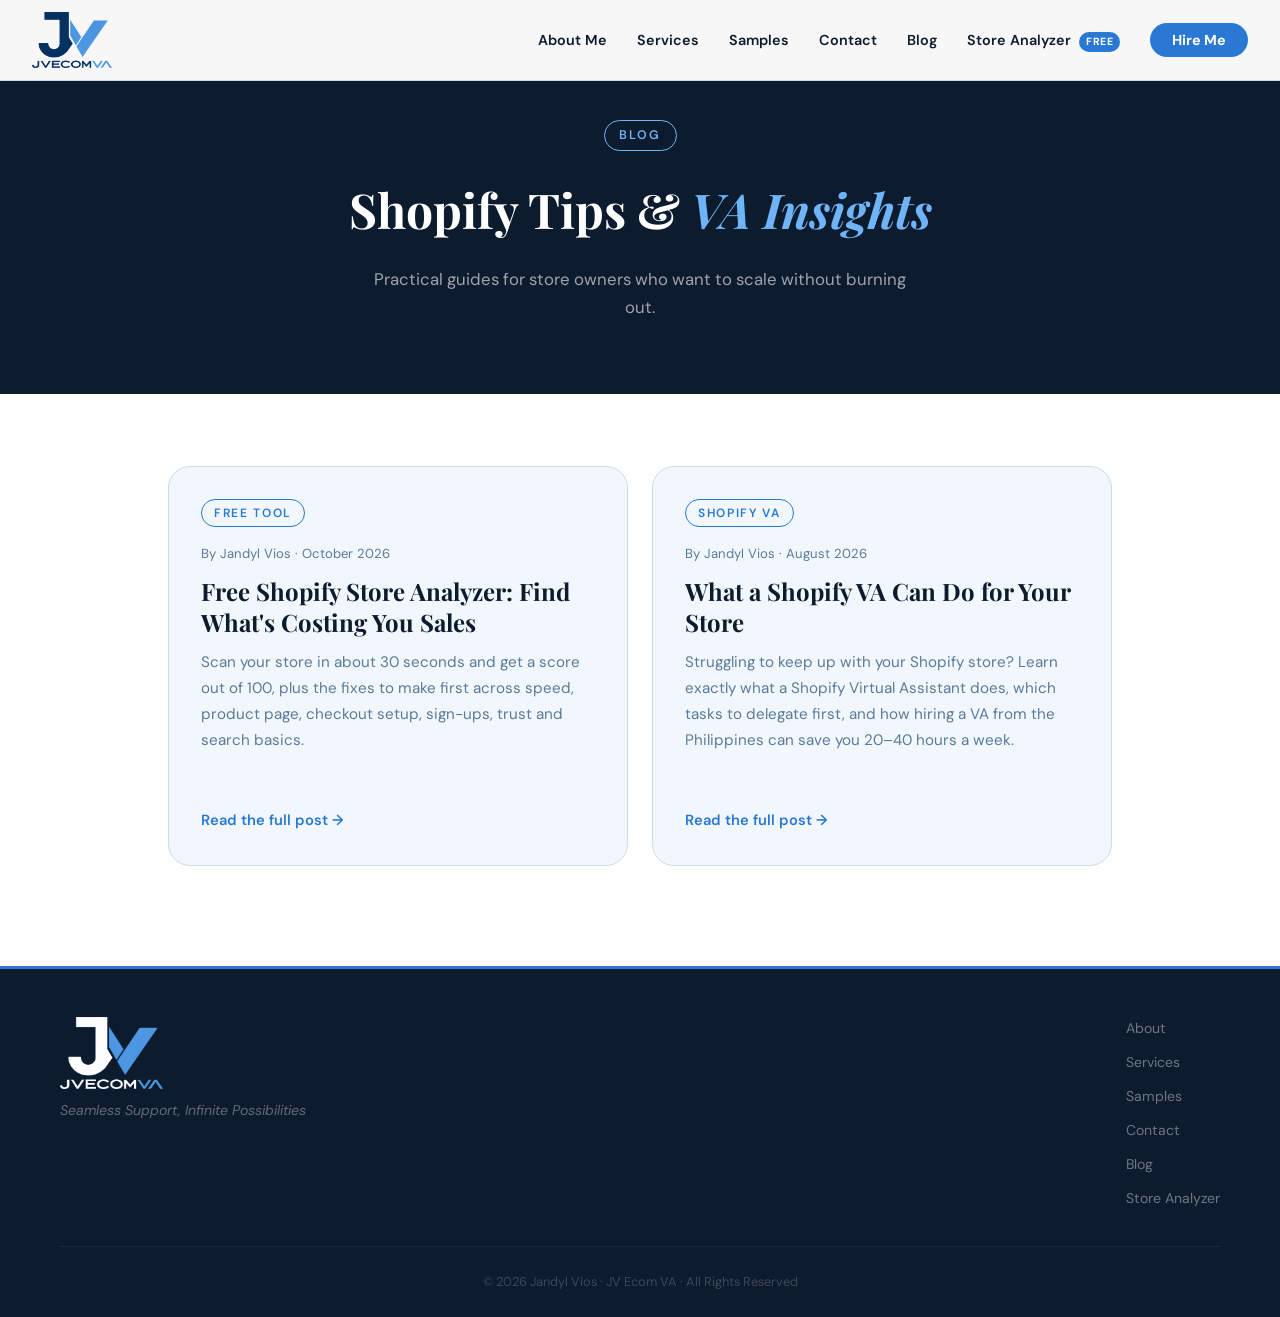
==== commit 14726a24: "Hero analyzer button, 2-column fixed-height blog cards, white-J footer logo Co-Authored-By: Claude S" ====
--- a/blog/index.html
+++ b/blog/index.html
@@ -42,12 +42,9 @@
       }
 
       .blog-list {
-        max-width: 860px;
+        max-width: 1000px;
         margin: 0 auto;
         padding: 72px 28px 100px;
-        display: flex;
-        flex-direction: column;
-        gap: 32px;
       }
       .blog-card {
         background: var(--bg-muted);
@@ -134,29 +131,23 @@
     </section>
 
     <div class="blog-list">
-      <div class="blog-card">
-        <div class="tag">Free Tool</div>
-        <div class="meta">By Jandyl Vios · October 2026</div>
-        <h2>Free Shopify Store Analyzer: Find What's Costing You Sales</h2>
-        <p>
-          Scan your store in about 30 seconds and get a score out of 100, plus the fixes to make first across speed, product page, checkout setup, sign-ups, trust and search basics.
-        </p>
-        <a href="free-shopify-store-analyzer.html" class="read-more">
-          Read the full post →
-        </a>
+      <div class="post-grid">
+        <article class="post-card">
+          <div class="post-tag">Free Tool</div>
+          <p class="post-meta">By Jandyl Vios · October 2026</p>
+          <h2>Free Shopify Store Analyzer: Find What's Costing You Sales</h2>
+          <p class="post-excerpt">Scan your store in about 30 seconds and get a score out of 100, plus the fixes to make first across speed, product page, checkout setup, sign-ups, trust and search basics.</p>
+          <a href="free-shopify-store-analyzer.html" class="post-link">Read the full post →</a>
+        </article>
+        <article class="post-card">
+          <div class="post-tag">Shopify VA</div>
+          <p class="post-meta">By Jandyl Vios · August 2026</p>
+          <h2>What a Shopify VA Can Do for Your Store</h2>
+          <p class="post-excerpt">Struggling to keep up with your Shopify store? Learn exactly what a Shopify Virtual Assistant does, which tasks to delegate first, and how hiring a VA from the Philippines can save you 20–40 hours a week.</p>
+          <a href="what-a-shopify-va-can-do-for-your-store.html" class="post-link">Read the full post →</a>
+        </article>
+        <!-- Future posts go here: copy an <article class="post-card"> -->
       </div>
-      <div class="blog-card">
-        <div class="tag">Shopify VA</div>
-        <div class="meta">By Jandyl Vios · August 2026</div>
-        <h2>What a Shopify VA Can Do for Your Store</h2>
-        <p>
-          Struggling to keep up with your Shopify store? Learn exactly what a Shopify Virtual Assistant does, which tasks to delegate first, and how hiring a VA from the Philippines can save you 20–40 hours a week.
-        </p>
-        <a href="what-a-shopify-va-can-do-for-your-store.html" class="read-more">
-          Read the full post →
-        </a>
-      </div>
-      <!-- Future posts will go here -->
     </div>
 
     <footer id="footer">
--- a/style.css
+++ b/style.css
@@ -442,3 +442,17 @@
 }
 
 .nav-badge{display:inline-block;margin-left:4px;padding:1px 7px;border-radius:50px;background:var(--blue);color:#fff;font-size:.65rem;font-weight:700;letter-spacing:.04em;text-transform:uppercase;vertical-align:middle}
+
+.btn-analyzer{background:var(--navy);color:#fff;border-color:var(--navy)}
+.btn-analyzer:hover{background:var(--blue-dark);border-color:var(--blue-dark);transform:translateY(-2px);box-shadow:0 6px 22px rgba(41,121,212,.35)}
+/* Blog cards: two per row, one on mobile, all the same height */
+.post-grid{display:grid;grid-template-columns:repeat(2,minmax(0,1fr));gap:24px}
+.post-card{display:flex;flex-direction:column;height:400px;background:var(--bg-muted);border:1.5px solid var(--border);border-radius:var(--r-lg);padding:32px;transition:box-shadow .2s,transform .15s}
+.post-card:hover{box-shadow:0 8px 32px rgba(41,121,212,.12);transform:translateY(-2px)}
+.post-tag{align-self:flex-start;font-size:.75rem;font-weight:600;letter-spacing:.14em;text-transform:uppercase;color:var(--blue);border:1.5px solid var(--blue);border-radius:100px;padding:3px 12px;margin-bottom:16px}
+.post-meta{font-size:.82rem;color:var(--text-muted);margin-bottom:10px}
+.post-card h3,.post-card h2{font-family:var(--font-display);font-size:clamp(1.2rem,2.4vw,1.5rem);font-weight:700;color:var(--navy);margin-bottom:12px;line-height:1.3;display:-webkit-box;-webkit-line-clamp:3;-webkit-box-orient:vertical;overflow:hidden}
+.post-excerpt{font-size:.95rem;color:var(--text-muted);line-height:1.7;display:-webkit-box;-webkit-line-clamp:4;-webkit-box-orient:vertical;overflow:hidden}
+.post-link{margin-top:auto;padding-top:16px;display:inline-flex;align-items:center;gap:6px;font-size:.92rem;font-weight:600;color:var(--blue);transition:gap .2s}
+.post-link:hover{gap:10px}
+@media (max-width:760px){.post-grid{grid-template-columns:1fr}.post-card{padding:26px}}
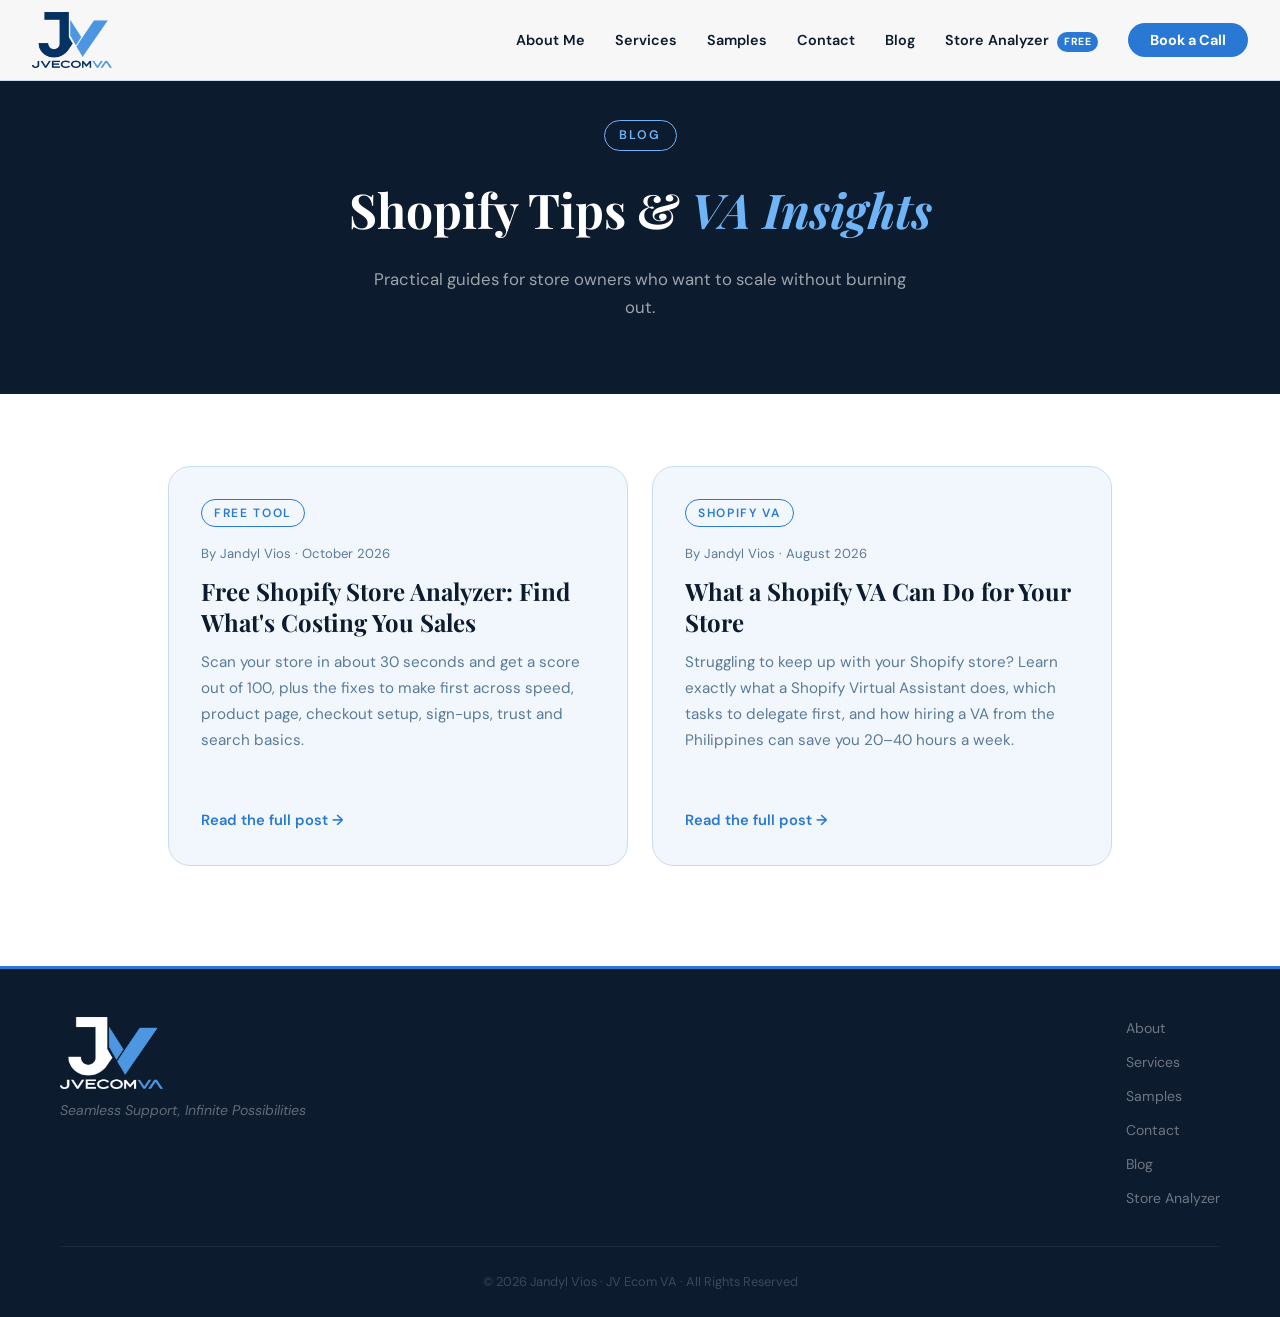
==== commit 78169020: "Nav button: Hire Me -> Book a Call Co-Authored-By: Claude Sonnet 5.5 <noreply@anthropic.com> Claude-" ====
--- a/blog/index.html
+++ b/blog/index.html
@@ -118,7 +118,7 @@
         <li><a href="https://analyze.jvecomva.com" target="_blank" rel="noopener" class="nav-analyzer">Store Analyzer <span class="nav-badge">Free</span></a></li>
         <li>
           <a href="" class="nav-cta" onclick="Calendly.initPopupWidget({url:'https://calendly.com/jvecomva/30min'});return false;">
-            Hire Me
+            Book a Call
           </a>
         </li>
       </ul>
--- a/style.css
+++ b/style.css
@@ -443,8 +443,6 @@
 
 .nav-badge{display:inline-block;margin-left:4px;padding:1px 7px;border-radius:50px;background:var(--blue);color:#fff;font-size:.65rem;font-weight:700;letter-spacing:.04em;text-transform:uppercase;vertical-align:middle}
 
-.btn-analyzer{background:var(--navy);color:#fff;border-color:var(--navy)}
-.btn-analyzer:hover{background:var(--blue-dark);border-color:var(--blue-dark);transform:translateY(-2px);box-shadow:0 6px 22px rgba(41,121,212,.35)}
 /* Blog cards: two per row, one on mobile, all the same height */
 .post-grid{display:grid;grid-template-columns:repeat(2,minmax(0,1fr));gap:24px}
 .post-card{display:flex;flex-direction:column;height:400px;background:var(--bg-muted);border:1.5px solid var(--border);border-radius:var(--r-lg);padding:32px;transition:box-shadow .2s,transform .15s}
@@ -456,3 +454,14 @@
 .post-link{margin-top:auto;padding-top:16px;display:inline-flex;align-items:center;gap:6px;font-size:.92rem;font-weight:600;color:var(--blue);transition:gap .2s}
 .post-link:hover{gap:10px}
 @media (max-width:760px){.post-grid{grid-template-columns:1fr}.post-card{padding:26px}}
+
+/* Store analyzer banner under the hero */
+.analyzer-band{padding:0 28px 12px;margin-top:-1px;position:relative;z-index:2;background:linear-gradient(90deg,#eaf4fd 0%,#ebf5fc 55%,#d4eaf8 100%)}
+.analyzer-card{max-width:1040px;margin:0 auto;display:flex;align-items:center;justify-content:space-between;gap:28px;background:var(--white);border:1.5px solid var(--border);border-left:5px solid var(--blue);border-radius:var(--r-lg);padding:28px 32px;box-shadow:0 10px 36px rgba(41,121,212,.12);transform:translateY(-28px)}
+.analyzer-tag{display:inline-block;font-size:.72rem;font-weight:700;letter-spacing:.14em;text-transform:uppercase;color:var(--blue);border:1.5px solid var(--blue);border-radius:100px;padding:2px 11px;margin-bottom:10px}
+.analyzer-text h2{font-family:var(--font-display);font-size:clamp(1.25rem,2.6vw,1.6rem);font-weight:700;color:var(--navy);margin-bottom:6px;line-height:1.25}
+.analyzer-text p{font-size:.95rem;color:var(--text-muted);line-height:1.6;max-width:560px}
+.analyzer-actions{display:flex;flex-direction:column;align-items:center;gap:10px;flex-shrink:0}
+.analyzer-more{font-size:.88rem;font-weight:600;color:var(--blue)}
+.analyzer-more:hover{text-decoration:underline}
+@media (max-width:760px){.analyzer-band{padding:0 16px}.analyzer-card{flex-direction:column;align-items:flex-start;padding:24px 22px;transform:translateY(-20px)}.analyzer-actions{align-items:flex-start;width:100%}.analyzer-actions .btn{width:100%}}
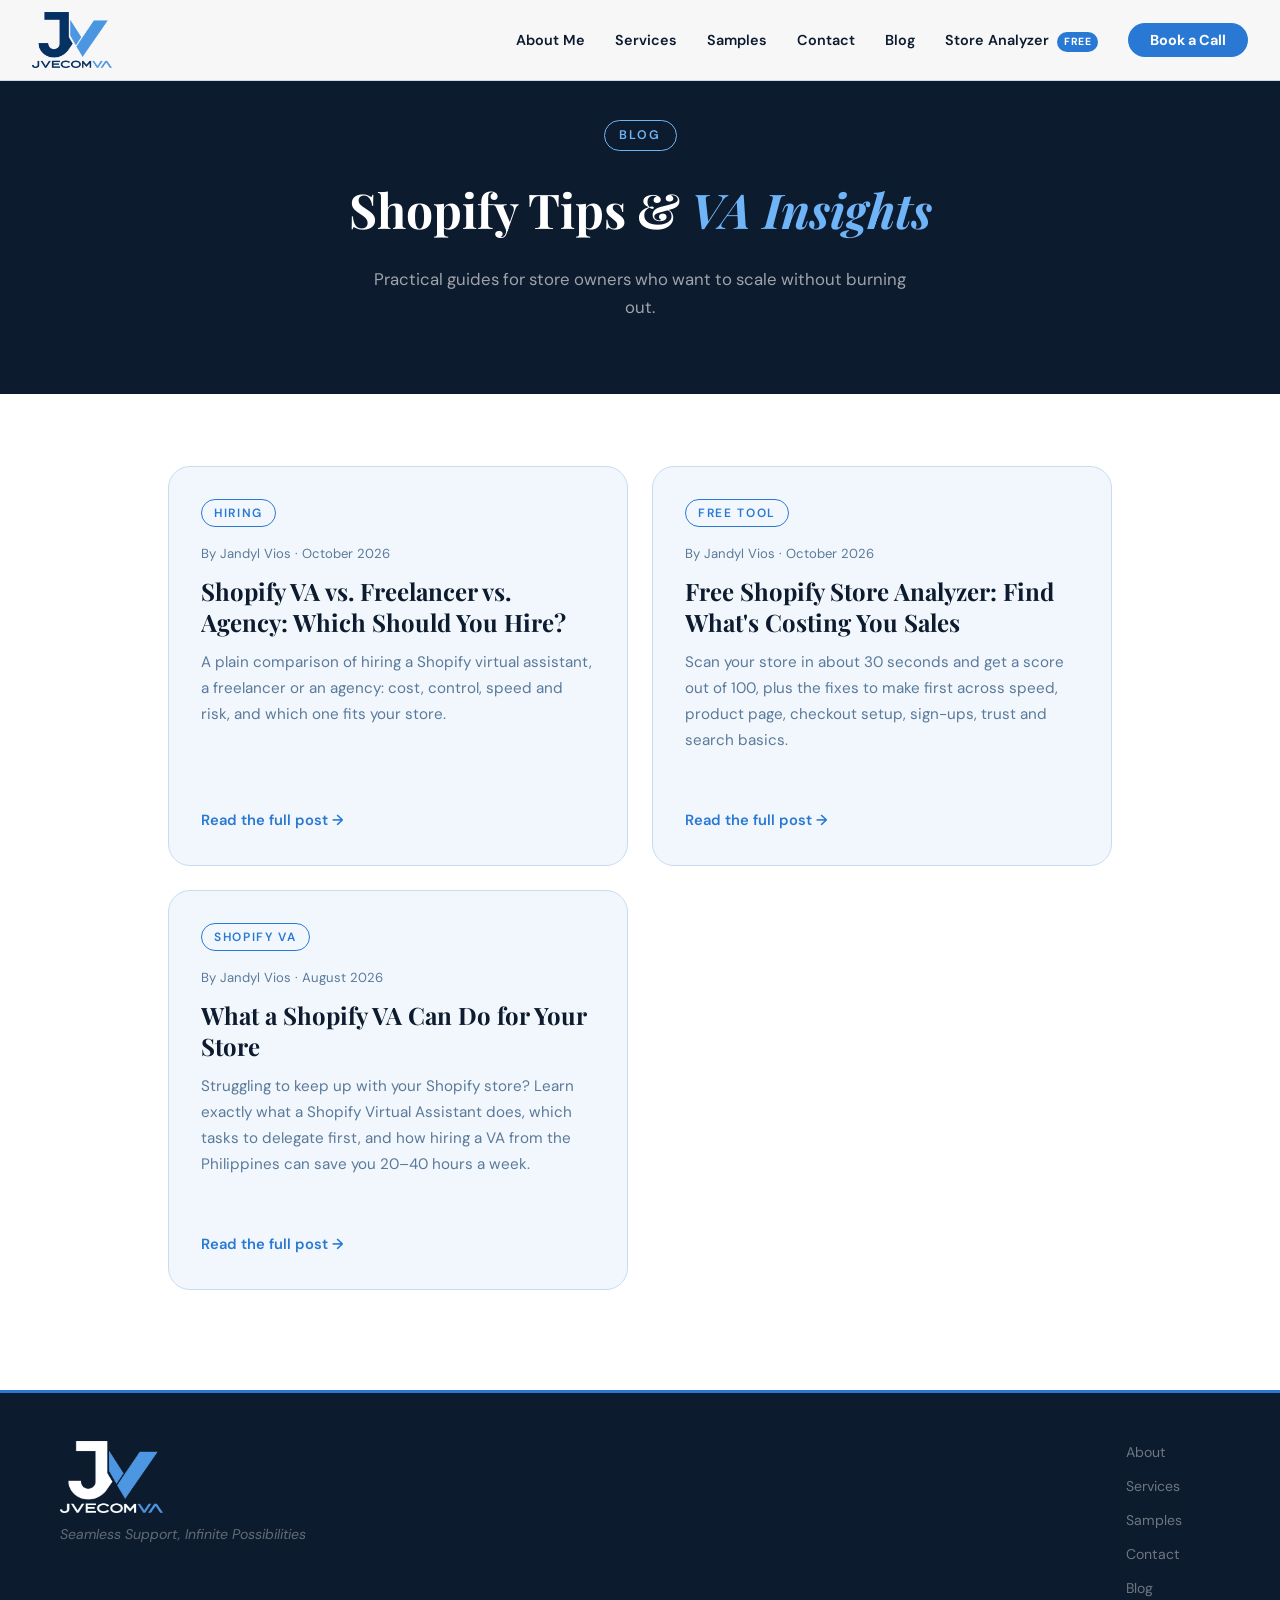
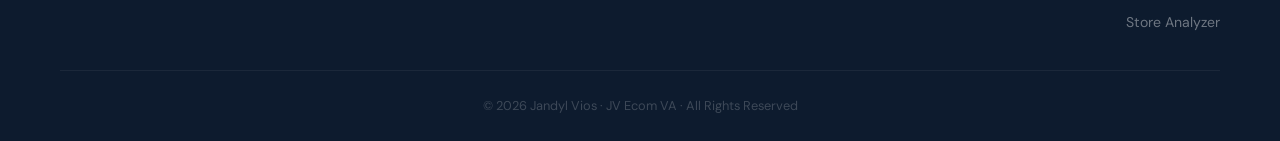
==== commit 8ee2d1ee: "Publish blog: Shopify VA vs. Freelancer vs. Agency: Which Should You Hire? Co-Authored-By: Claude So" ====
--- a/blog/index.html
+++ b/blog/index.html
@@ -99,6 +99,7 @@
         margin-bottom: 16px;
       }
     </style>
+    <script defer src="/track.js"></script>
   </head>
   <body>
 
@@ -132,6 +133,13 @@
 
     <div class="blog-list">
       <div class="post-grid">
+        <article class="post-card">
+          <div class="post-tag">Hiring</div>
+          <p class="post-meta">By Jandyl Vios · October 2026</p>
+          <h2>Shopify VA vs. Freelancer vs. Agency: Which Should You Hire?</h2>
+          <p class="post-excerpt">A plain comparison of hiring a Shopify virtual assistant, a freelancer or an agency: cost, control, speed and risk, and which one fits your store.</p>
+          <a href="shopify-va-vs-freelancer-vs-agency.html" class="post-link">Read the full post →</a>
+        </article>
         <article class="post-card">
           <div class="post-tag">Free Tool</div>
           <p class="post-meta">By Jandyl Vios · October 2026</p>
--- a/style.css
+++ b/style.css
@@ -148,8 +148,8 @@
 /* ── TOOLS TICKER ── */
 .tools-ticker-wrap{overflow:hidden;width:100%;padding:8px 0;-webkit-mask-image:linear-gradient(to right,transparent 0%,#000 5%,#000 95%,transparent 100%);mask-image:linear-gradient(to right,transparent 0%,#000 5%,#000 95%,transparent 100%)}
 .tools-ticker{display:flex;gap:14px;width:max-content}
-.ticker-forward{animation:ticker-fwd 35s linear infinite}
-.ticker-reverse{animation:ticker-rev 35s linear infinite}
+.ticker-forward{animation:ticker-fwd 50s linear infinite}
+.ticker-reverse{animation:ticker-rev 46s linear infinite}
 .tools-ticker:hover{animation-play-state:paused}
 @keyframes ticker-fwd{0%{transform:translateX(0)}100%{transform:translateX(-50%)}}
 @keyframes ticker-rev{0%{transform:translateX(-50%)}100%{transform:translateX(0)}}
@@ -305,7 +305,8 @@
 .cert-tall:hover .cert-zoom,.cert-wide:hover .cert-zoom{opacity:1;background:rgba(27,95,170,.35)}
 
 /* ── CONTACT ── */
-.contact-grid{display:grid;grid-template-columns:1fr 1fr;gap:48px;align-items:start}
+.contact-grid{display:grid;grid-template-columns:1fr 1fr;gap:48px;align-items:stretch}
+.contact-info>:last-child{margin-top:auto}
 .contact-info{display:flex;flex-direction:column;gap:22px}
 .contact-detail{display:flex;align-items:flex-start;gap:14px}
 .contact-icon-img{width:40px;height:40px;object-fit:contain;flex-shrink:0;filter:none !important;border-radius:50%;background:#1b5faa;border:solid #1b5faa 2px}
@@ -315,8 +316,7 @@
 .contact-social{display:flex;flex-wrap:wrap;gap:8px}
 .social-btn{background:#fff;border:1px solid var(--border);border-radius:100px;padding:7px 16px;font-size:.85rem;font-weight:600;color:var(--text-muted);transition:all .2s;display:inline-flex;align-items:center;gap:7px}
 .social-btn img{height:18px;width:18px;object-fit:contain;border-radius:3px;filter:none !important}
-.social-btn:hover{background:var(--blue);color:#fff;border-color:var(--blue)}
-.social-btn:hover img{filter:brightness(0) invert(1) !important}
+.social-btn:hover{background:var(--blue-pale);color:var(--blue-dark);border-color:var(--blue)}
 .contact-form{background:#fff;border:1.5px solid var(--border);border-radius:var(--r-lg);padding:36px;box-shadow:0 4px 30px rgba(27,95,170,.07)}
 .contact-form h3{font-family:var(--font-display);font-size:1.5rem;margin-bottom:24px;color:var(--navy)}
 .form-group{margin-bottom:18px}
@@ -465,3 +465,14 @@
 .analyzer-more{font-size:.88rem;font-weight:600;color:var(--blue)}
 .analyzer-more:hover{text-decoration:underline}
 @media (max-width:760px){.analyzer-band{padding:0 16px}.analyzer-card{flex-direction:column;align-items:flex-start;padding:24px 22px;transform:translateY(-20px)}.analyzer-actions{align-items:flex-start;width:100%}.analyzer-actions .btn{width:100%}}
+
+.tool-mono{height:26px;width:26px;flex-shrink:0;border-radius:50%;background:var(--blue-pale);color:var(--blue);font-weight:700;font-size:.8rem;display:inline-grid;place-items:center;transition:all .2s}
+.tool-chip:hover .tool-mono{background:#fff;color:var(--blue)}
+
+.faq-list{max-width:820px;display:flex;flex-direction:column;gap:12px}
+.faq-item{background:#fff;border:1.5px solid var(--border);border-radius:var(--r-lg);padding:0 24px;box-shadow:0 1px 6px rgba(27,95,170,.05)}
+.faq-item summary{cursor:pointer;list-style:none;padding:18px 28px 18px 0;font-weight:600;color:var(--navy);position:relative}
+.faq-item summary::-webkit-details-marker{display:none}
+.faq-item summary::after{content:"+";position:absolute;right:0;top:50%;transform:translateY(-50%);font-size:1.4rem;color:var(--blue);transition:transform .2s}
+.faq-item[open] summary::after{content:"\2212"}
+.faq-item p{padding:0 0 20px;color:var(--text-muted);line-height:1.7}
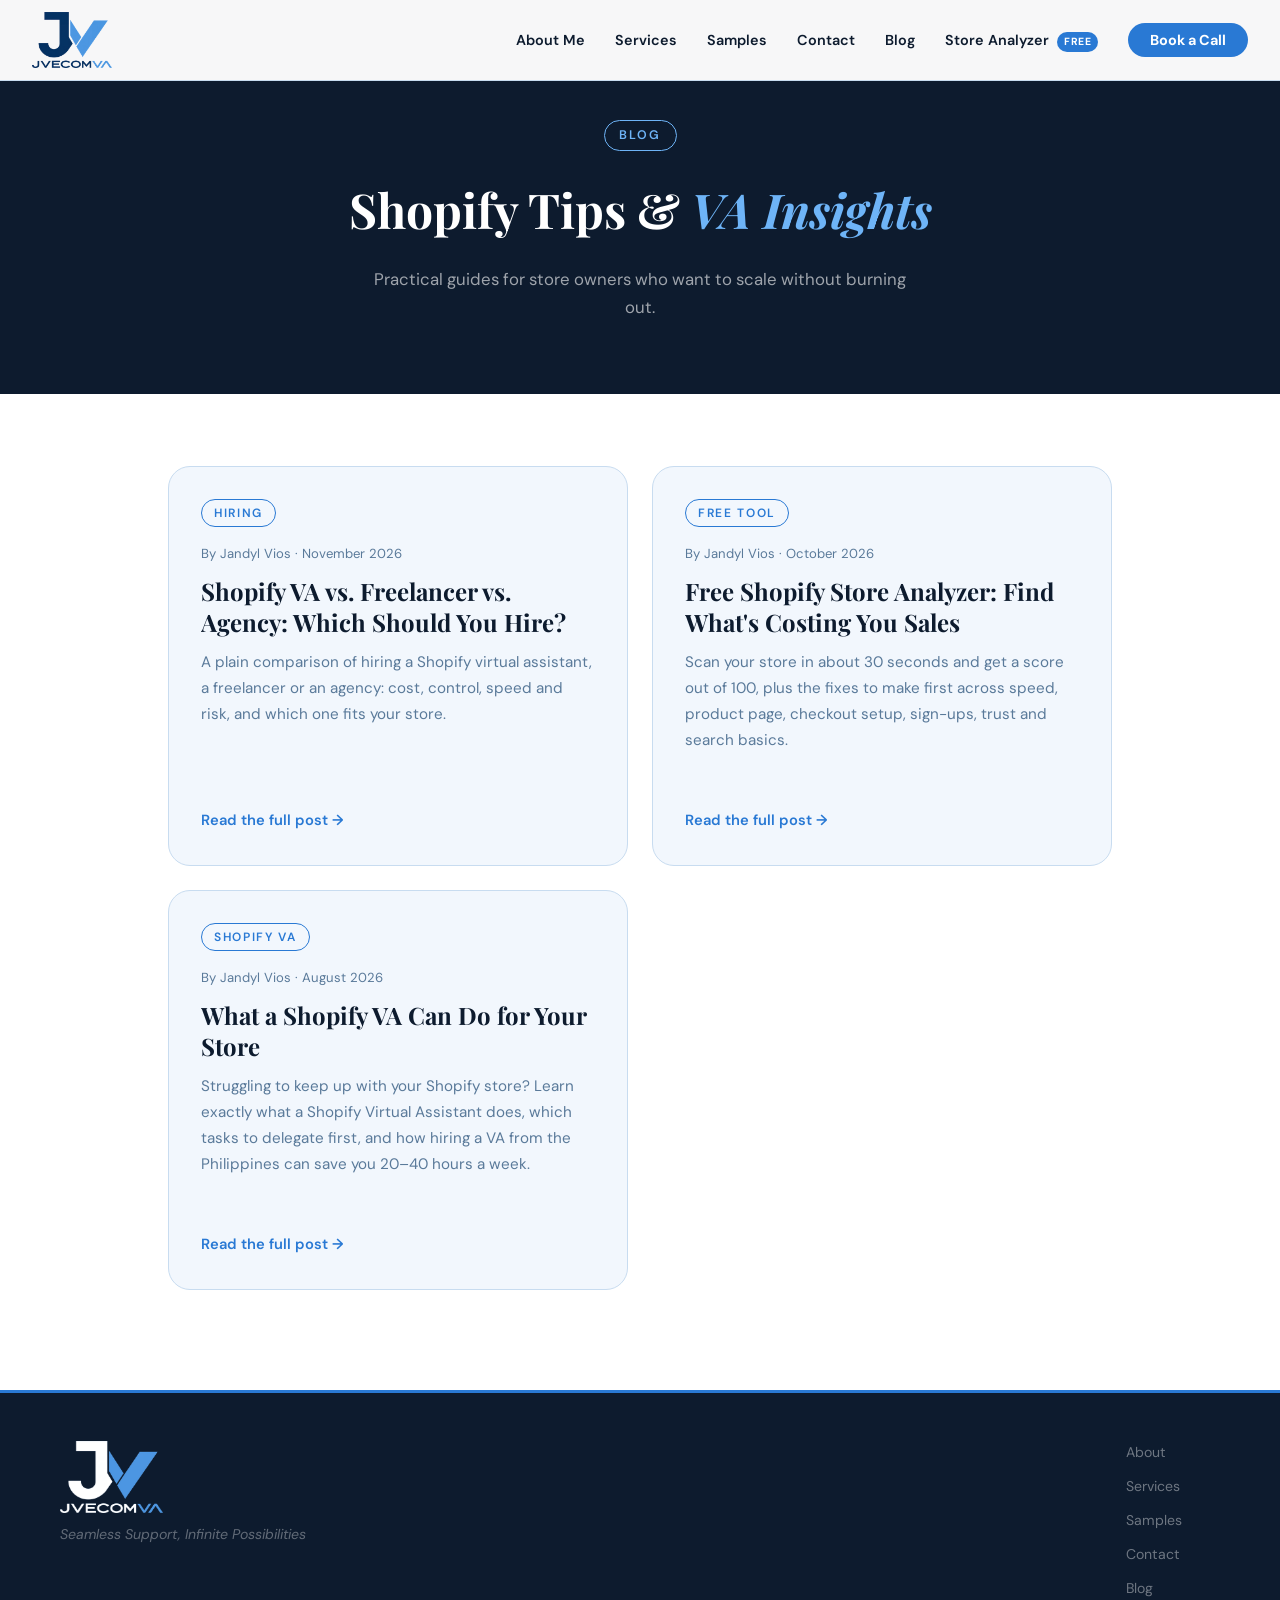
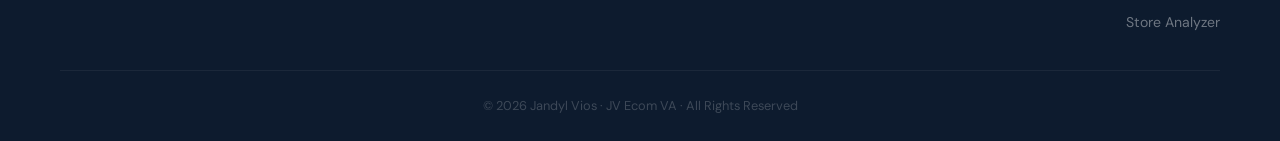
==== commit fd0b9fe7: "Fix blog post date to November 2026 and show only 2 posts on home teaser Co-Authored-By: Claude Sonn" ====
--- a/blog/index.html
+++ b/blog/index.html
@@ -135,7 +135,7 @@
       <div class="post-grid">
         <article class="post-card">
           <div class="post-tag">Hiring</div>
-          <p class="post-meta">By Jandyl Vios · October 2026</p>
+          <p class="post-meta">By Jandyl Vios · November 2026</p>
           <h2>Shopify VA vs. Freelancer vs. Agency: Which Should You Hire?</h2>
           <p class="post-excerpt">A plain comparison of hiring a Shopify virtual assistant, a freelancer or an agency: cost, control, speed and risk, and which one fits your store.</p>
           <a href="shopify-va-vs-freelancer-vs-agency.html" class="post-link">Read the full post →</a>
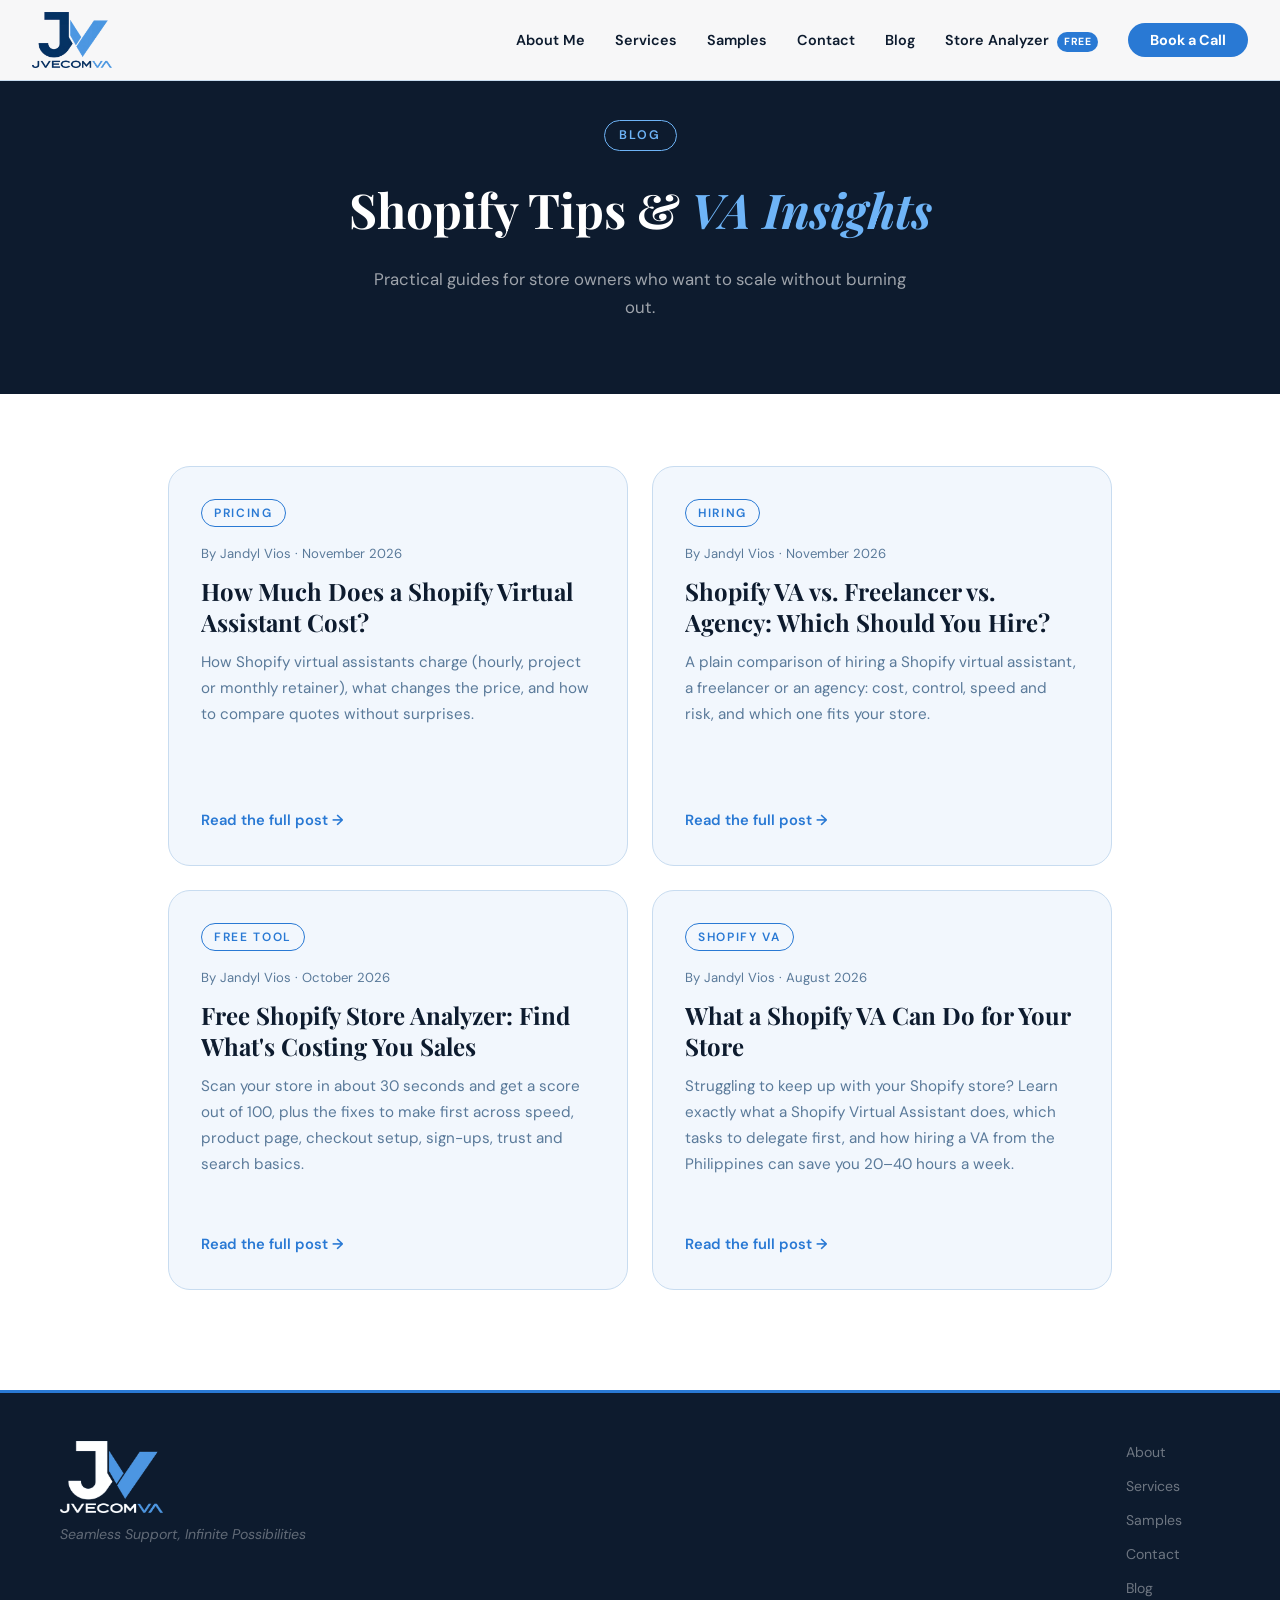
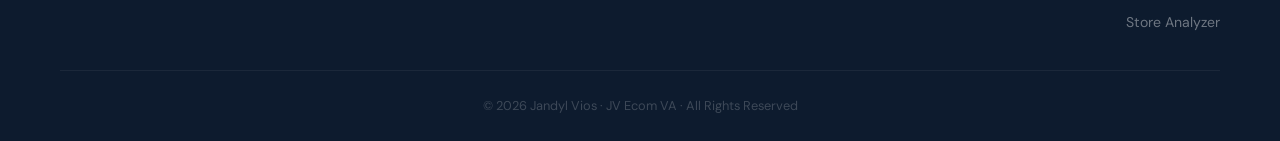
==== commit e4be68f9: "Publish blog: How Much Does a Shopify Virtual Assistant Cost? Co-Authored-By: Claude Sonnet 5.5 <nor" ====
--- a/blog/index.html
+++ b/blog/index.html
@@ -134,6 +134,13 @@
     <div class="blog-list">
       <div class="post-grid">
         <article class="post-card">
+          <div class="post-tag">Pricing</div>
+          <p class="post-meta">By Jandyl Vios · November 2026</p>
+          <h2>How Much Does a Shopify Virtual Assistant Cost?</h2>
+          <p class="post-excerpt">How Shopify virtual assistants charge (hourly, project or monthly retainer), what changes the price, and how to compare quotes without surprises.</p>
+          <a href="how-much-does-a-shopify-virtual-assistant-cost.html" class="post-link">Read the full post →</a>
+        </article>
+        <article class="post-card">
           <div class="post-tag">Hiring</div>
           <p class="post-meta">By Jandyl Vios · November 2026</p>
           <h2>Shopify VA vs. Freelancer vs. Agency: Which Should You Hire?</h2>
